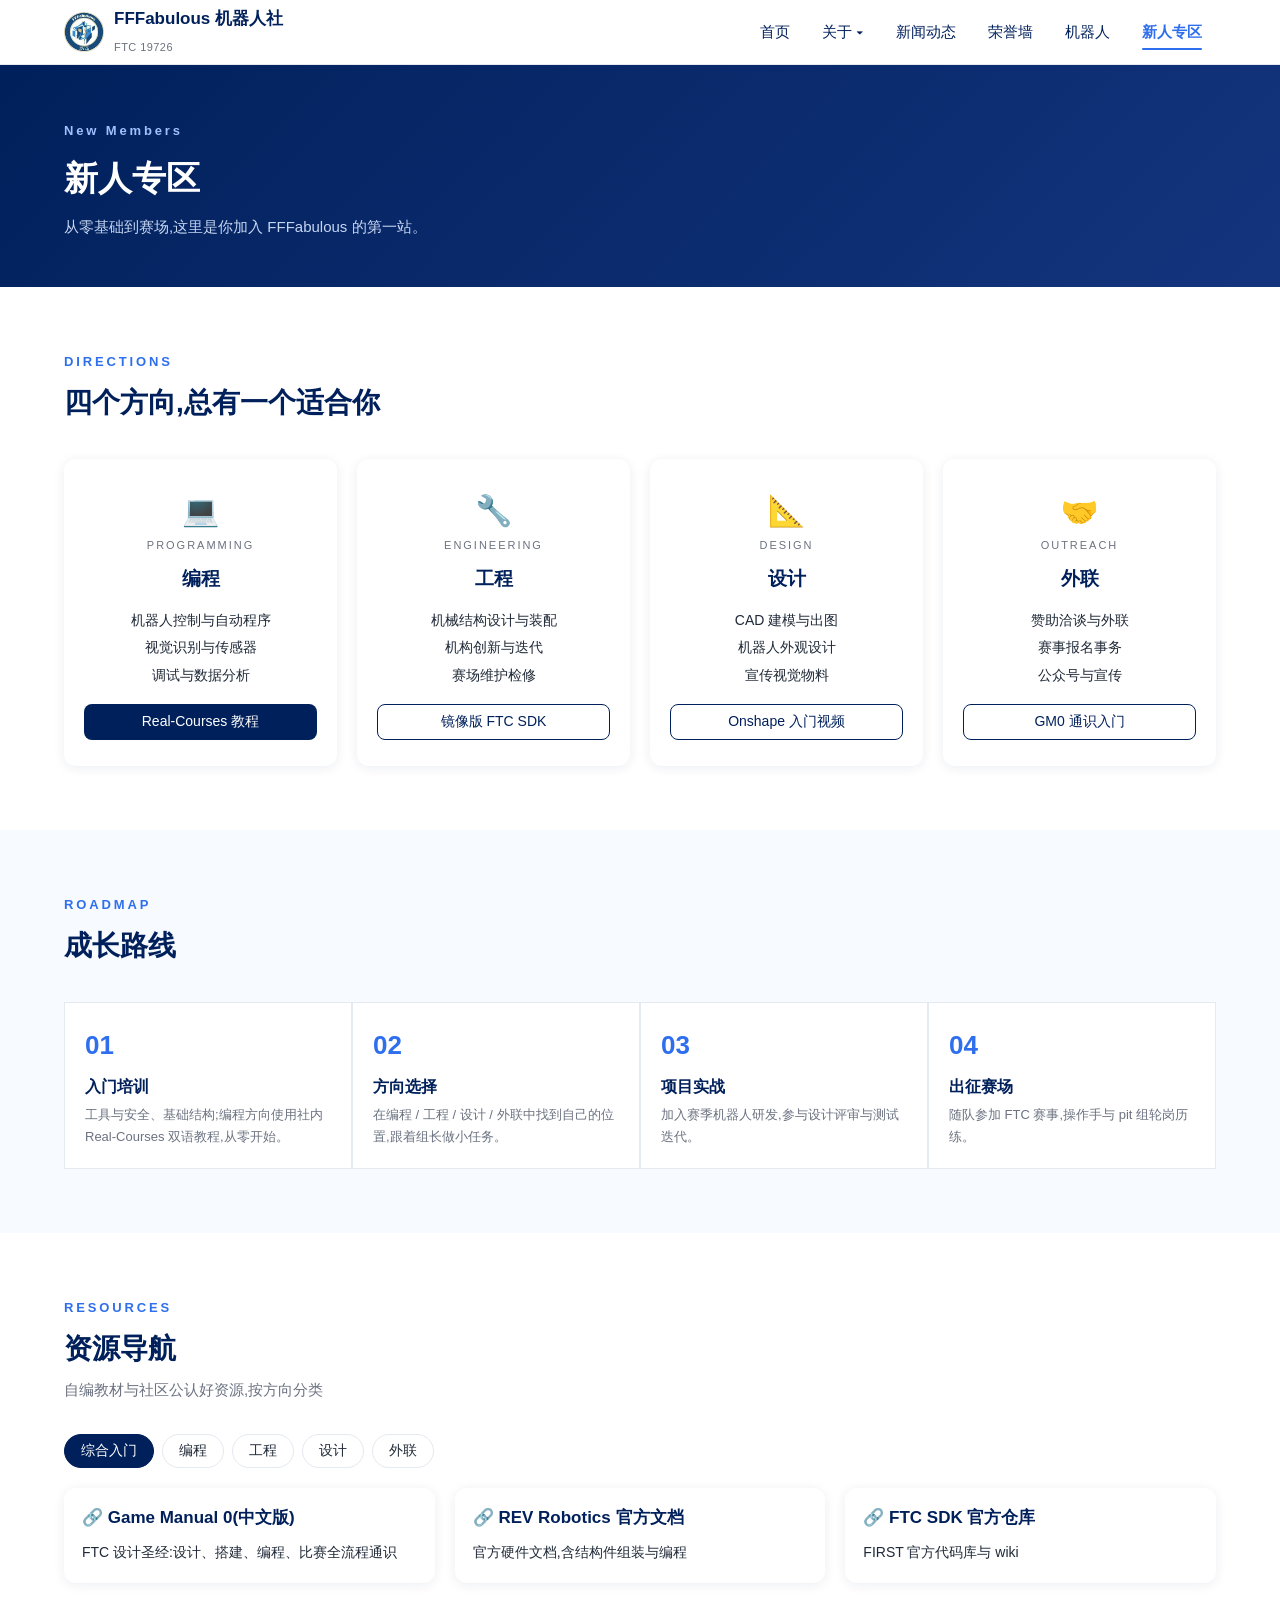
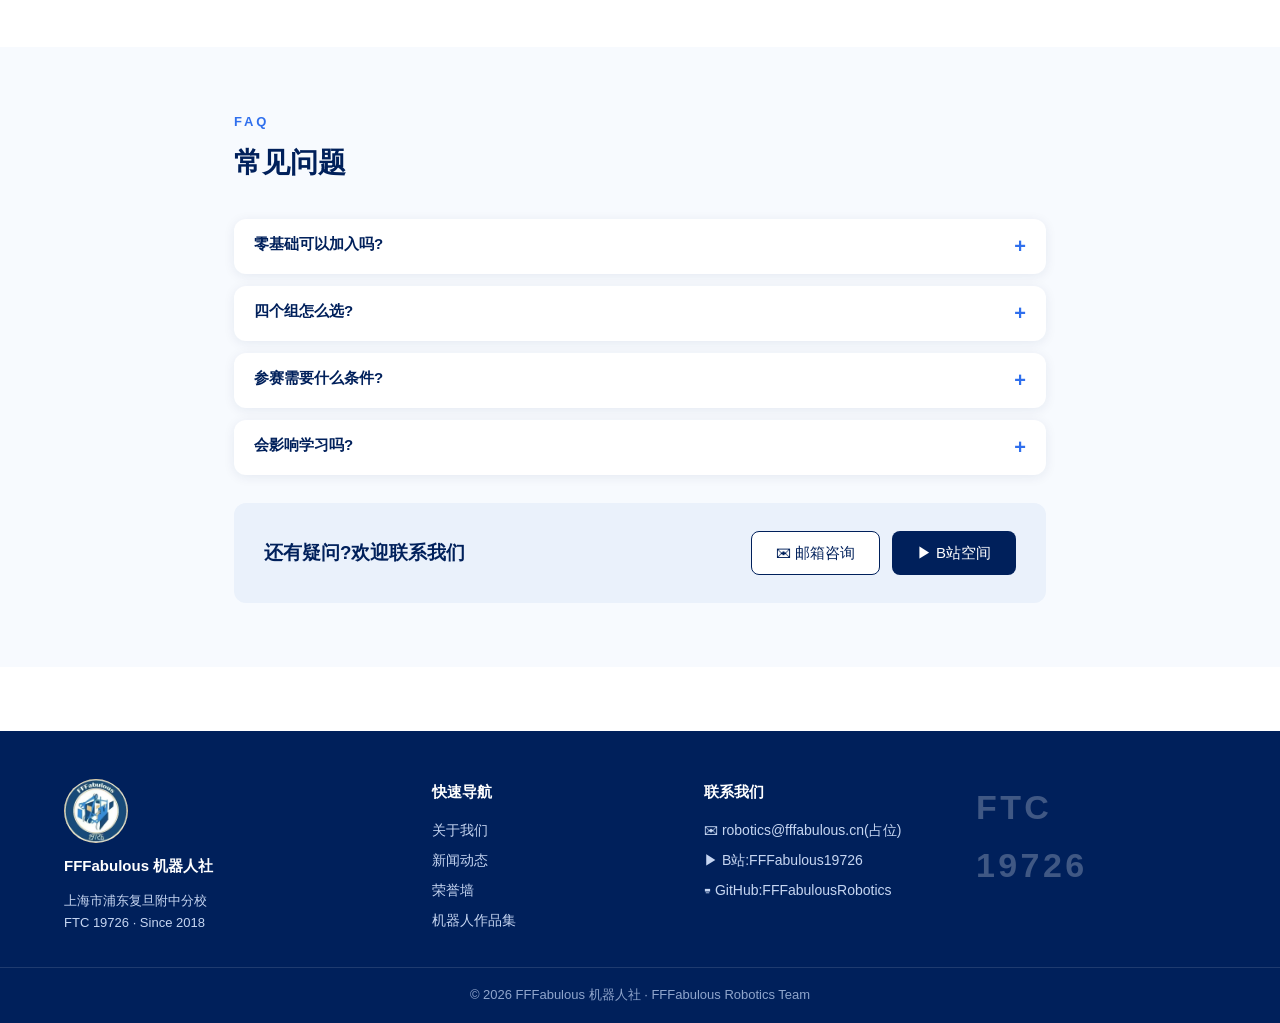
==== newbie.html @ e5d66f40 "FFFabulous 官网初版:静态前台 + 数据文件(设计档案 v2.5)" ====
<!DOCTYPE html>
<html lang="zh-CN">
<head>
<meta charset="UTF-8">
<meta name="viewport" content="width=device-width, initial-scale=1.0">
<title>新人专区 · FFFabulous 机器人社</title>
<link rel="icon" href="assets/img/logo.jpg">
<link rel="stylesheet" href="assets/css/style.css">
</head>
<body data-page="newbie">
<div id="site-header"></div>
<main>
  <div class="page-head"><div class="container">
    <div class="eyebrow">New Members</div><h1>新人专区</h1>
    <div class="desc" id="newbieIntro"></div>
  </div></div>
  <section class="section"><div class="container">
    <div class="section-head"><div class="eyebrow">Directions</div><h2>四个方向,总有一个适合你</h2></div>
    <div class="grid grid-4" id="dirCards"></div>
  </div></section>
  <section class="section alt"><div class="container">
    <div class="section-head"><div class="eyebrow">Roadmap</div><h2>成长路线</h2></div>
    <div class="roadmap">
      <div class="step"><h4>入门培训</h4><p>工具与安全、基础结构;编程方向使用社内 Real-Courses 双语教程,从零开始。</p></div>
      <div class="step"><h4>方向选择</h4><p>在编程 / 工程 / 设计 / 外联中找到自己的位置,跟着组长做小任务。</p></div>
      <div class="step"><h4>项目实战</h4><p>加入赛季机器人研发,参与设计评审与测试迭代。</p></div>
      <div class="step"><h4>出征赛场</h4><p>随队参加 FTC 赛事,操作手与 pit 组轮岗历练。</p></div>
    </div>
  </div></section>
  <section class="section"><div class="container">
    <div class="section-head"><div class="eyebrow">Resources</div><h2>资源导航</h2><div class="desc">自编教材与社区公认好资源,按方向分类</div></div>
    <div class="tabs" id="resTabs"></div>
    <div id="resList"></div>
  </div></section>
  <section class="section alt"><div class="container" style="max-width:860px">
    <div class="section-head"><div class="eyebrow">FAQ</div><h2>常见问题</h2></div>
    <div id="faq"></div>
    <div class="banner-cta" style="margin-top:28px">
      <h3>还有疑问?欢迎联系我们</h3>
      <div style="display:flex;gap:12px;flex-wrap:wrap">
        <a class="btn btn-ghost" href="mailto:robotics@fffabulous.cn">✉ 邮箱咨询</a>
        <a class="btn btn-primary" href="https://space.bilibili.com/3494369585793898" target="_blank" rel="noopener">▶ B站空间</a>
      </div>
    </div>
  </div></section>
</main>
<footer id="site-footer"></footer>
<script src="assets/js/main.js"></script>
</body>
</html>
---- assets/css/style.css ----
/* ===== FFFabulous 官网设计系统(v1.0,按设计档案 §2)===== */
:root {
  --blue: #00205B;        /* 复旦蓝 主色 */
  --blue-acc: #2F6FED;    /* 亮蓝 强调 */
  --ice: #EAF1FB;         /* 冰蓝 浅底 */
  --gold: #F5B301;        /* 荣誉金 */
  --ink: #1F2937;         /* 正文 */
  --gray: #6B7280;        /* 次要 */
  --line: #E5E9F0;
  --radius: 12px;
  --shadow: 0 2px 12px rgba(0, 32, 91, .08);
  --shadow-hover: 0 6px 20px rgba(0, 32, 91, .14);
  --font: "Noto Sans SC", "Microsoft YaHei", "PingFang SC", sans-serif;
  --font-num: "Montserrat", "Segoe UI", Arial, sans-serif;
}

* { margin: 0; padding: 0; box-sizing: border-box; }
html { scroll-behavior: smooth; }
body { font-family: var(--font); color: var(--ink); background: #fff; line-height: 1.7; font-size: 16px; }
a { color: var(--blue-acc); text-decoration: none; }
img { max-width: 100%; display: block; }
.container { max-width: 1200px; margin: 0 auto; padding: 0 24px; }
@media (max-width: 480px) { .container { padding: 0 16px; } }

/* ===== 导航栏 ===== */
.site-header { position: sticky; top: 0; z-index: 100; background: #fff; box-shadow: 0 1px 0 var(--line); }
.site-header.scrolled { box-shadow: var(--shadow); }
.nav-inner { height: 64px; display: flex; align-items: center; justify-content: space-between; }
.brand { display: flex; align-items: center; gap: 10px; }
.brand img { width: 40px; height: 40px; border-radius: 50%; }
.brand .b-name { font-weight: 700; color: var(--blue); font-size: 17px; line-height: 1.2; }
.brand .b-en { font-family: var(--font-num); font-size: 11px; color: var(--gray); letter-spacing: .04em; }
.nav-menu { display: flex; align-items: center; gap: 4px; list-style: none; }
.nav-menu > li { position: relative; }
.nav-menu a { display: block; padding: 8px 14px; color: var(--blue); font-size: 15px; border-radius: 8px; line-height: 24px; }
.nav-menu a:hover { background: var(--ice); }
.nav-menu li.active > a { color: var(--blue-acc); font-weight: 600; position: relative; }
.nav-menu li.active > a::after { content: ""; position: absolute; left: 14px; right: 14px; bottom: 2px; height: 2px; background: var(--blue-acc); border-radius: 2px; }
.dropdown { position: absolute; top: 100%; left: 0; min-width: 160px; background: #fff; border-radius: var(--radius); box-shadow: var(--shadow-hover); padding: 8px; display: none; }
.nav-menu li:hover .dropdown { display: block; }
.dropdown a { padding: 8px 12px; }
.nav-toggle { display: none; background: none; border: none; cursor: pointer; padding: 8px; }
.nav-toggle svg { width: 26px; height: 26px; stroke: var(--blue); }
@media (max-width: 768px) {
  .nav-menu { display: none; position: fixed; inset: 64px 0 0; background: #fff; flex-direction: column; padding: 16px; overflow: auto; }
  .nav-menu.open { display: flex; }
  .nav-menu a { font-size: 18px; padding: 14px; }
  .dropdown { position: static; display: block; box-shadow: none; padding: 0 0 0 16px; }
  .nav-toggle { display: block; }
}

/* ===== 公告条 ===== */
.notice-bar { background: var(--ice); color: var(--blue); font-size: 14px; padding: 8px 0; }
.notice-bar .container { display: flex; align-items: center; gap: 8px; }
.notice-bar a { color: var(--blue); font-weight: 600; }
.notice-close { margin-left: auto; border: none; background: none; cursor: pointer; color: var(--gray); font-size: 16px; }

/* ===== Hero 轮播 ===== */
.hero { position: relative; height: 520px; overflow: hidden; background: var(--blue); }
@media (max-width: 768px) { .hero { height: 420px; } }
.hero-slide { position: absolute; inset: 0; opacity: 0; transition: opacity .8s; background: linear-gradient(135deg, #00205B 0%, #14407e 55%, #2F6FED 130%); }
.hero-slide.active { opacity: 1; }
.hero-slide .hs-grid { position: absolute; inset: 0; background-image: linear-gradient(rgba(255,255,255,.05) 1px, transparent 1px), linear-gradient(90deg, rgba(255,255,255,.05) 1px, transparent 1px); background-size: 44px 44px; }
.hero-slide .hs-img { position: absolute; inset: 0; background-size: cover; background-position: center; }
.hero-slide .hs-caption { position: absolute; right: 24px; bottom: 20px; color: rgba(255,255,255,.55); font-size: 13px; }
.hero-overlay { position: absolute; inset: 0; background: linear-gradient(90deg, rgba(0,32,91,.75) 0%, rgba(0,32,91,.35) 55%, rgba(0,32,91,.1) 100%); }
.hero-text { position: absolute; left: 0; right: 0; bottom: 64px; }
.hero-text .h-slogan { color: #fff; font-size: 44px; font-weight: 700; letter-spacing: .02em; text-shadow: 0 2px 16px rgba(0,32,91,.5); }
.hero-text .h-en { font-family: var(--font-num); color: #9fc0ff; letter-spacing: .14em; font-size: 14px; margin-bottom: 10px; text-transform: uppercase; }
.hero-btns { margin-top: 26px; display: flex; gap: 14px; }
@media (max-width: 768px) { .hero-text .h-slogan { font-size: 28px; } .hero-text { bottom: 48px; } }
.hero-dots { position: absolute; bottom: 24px; left: 0; right: 0; display: flex; justify-content: center; gap: 8px; }
.hero-dots button { width: 10px; height: 10px; border-radius: 999px; border: none; background: rgba(255,255,255,.4); cursor: pointer; }
.hero-dots button.active { background: #fff; width: 22px; }

/* ===== 按钮 ===== */
.btn { display: inline-flex; align-items: center; justify-content: center; height: 44px; padding: 0 24px; border-radius: 8px; font-size: 15px; cursor: pointer; border: 1.5px solid transparent; transition: all .2s; }
.btn-primary { background: var(--blue); color: #fff; }
.btn-primary:hover { background: #14347e; }
.btn-ghost { background: #fff; color: var(--blue); border-color: var(--blue); }
.btn-ghost:hover { background: var(--ice); }
.btn-sm { height: 36px; padding: 0 16px; font-size: 14px; }

/* ===== 数据统计条 ===== */
.stats { background: var(--ice); padding: 40px 0; }
.stats-grid { display: grid; grid-template-columns: repeat(4, 1fr); gap: 16px; text-align: center; }
@media (max-width: 768px) { .stats-grid { grid-template-columns: repeat(2, 1fr); } }
.stat .s-num { font-family: var(--font-num); font-size: 52px; font-weight: 700; color: var(--blue); line-height: 1.1; }
.stat .s-num .suffix { font-size: 26px; margin-left: 2px; }
.stat .s-label { color: var(--gray); font-size: 14px; margin-top: 4px; }

/* ===== 区块标题(eyebrow 三行式)===== */
.section { padding: 64px 0; }
.section.alt { background: #F7FAFE; }
.section-head { margin-bottom: 32px; }
.section-head .eyebrow { font-family: var(--font-num); color: var(--blue-acc); font-size: 13px; letter-spacing: .22em; text-transform: uppercase; font-weight: 600; }
.section-head h2 { color: var(--blue); font-size: 28px; margin: 6px 0 4px; }
.section-head .desc { color: var(--gray); font-size: 15px; }
.section-more { text-align: right; margin-top: 16px; }

/* ===== 卡片 ===== */
.grid { display: grid; gap: 20px; }
.grid-4 { grid-template-columns: repeat(4, 1fr); }
.grid-3 { grid-template-columns: repeat(3, 1fr); }
.grid-2 { grid-template-columns: repeat(2, 1fr); }
@media (max-width: 1000px) { .grid-4 { grid-template-columns: repeat(2, 1fr); } .grid-3 { grid-template-columns: repeat(2, 1fr); } }
@media (max-width: 640px) { .grid-4, .grid-3, .grid-2 { grid-template-columns: 1fr; } }
.card { background: #fff; border-radius: var(--radius); box-shadow: var(--shadow); overflow: hidden; transition: all .2s; display: flex; flex-direction: column; }
.card:hover { transform: translateY(-2px); box-shadow: var(--shadow-hover); }
.card .c-img { aspect-ratio: 4 / 3; background: linear-gradient(135deg, var(--ice), #d9e6fb); position: relative; display: flex; align-items: center; justify-content: center; }
.card .c-img::after { content: "FTC 19726"; font-family: var(--font-num); color: rgba(0,32,91,.25); letter-spacing: .2em; font-size: 13px; }
.card .c-body { padding: 16px 18px 18px; display: flex; flex-direction: column; gap: 6px; flex: 1; }
.card .c-title { color: var(--blue); font-size: 17px; font-weight: 600; }
.card .c-meta { color: var(--gray); font-size: 13px; display: flex; gap: 8px; align-items: center; flex-wrap: wrap; }
.card .c-desc { color: var(--ink); font-size: 14px; }

/* ===== 标签 ===== */
.tag { display: inline-flex; align-items: center; height: 24px; padding: 0 10px; border-radius: 999px; font-size: 12px; }
.tag-cat { background: var(--ice); color: var(--blue-acc); }
.tag-国际 { background: var(--gold); color: #5b4000; font-weight: 600; }
.tag-全国 { background: var(--blue); color: #fff; }
.tag-市级 { background: var(--ice); color: var(--blue-acc); }
.tag-区级 { background: #eef0f3; color: var(--gray); }
.tag-season { background: #fff; color: var(--blue-acc); border: 1px solid var(--line); }
.tag-pinned { background: #fff3d6; color: #8a6100; }

/* ===== 通用页头 ===== */
.page-head { background: linear-gradient(135deg, var(--blue) 0%, #14347e 100%); color: #fff; padding: 56px 0 48px; }
.page-head .eyebrow { font-family: var(--font-num); color: #9fc0ff; letter-spacing: .22em; font-size: 13px; font-weight: 600; }
.page-head h1 { font-size: 34px; margin: 8px 0 6px; }
.page-head .desc { color: #c6d6f2; font-size: 15px; }
@media (max-width: 768px) { .page-head h1 { font-size: 26px; } }

/* ===== 荣誉行 ===== */
.honor-row { display: grid; grid-template-columns: 72px 88px 1fr 1fr 130px; gap: 14px; align-items: center; padding: 16px 18px; background: #fff; border-radius: var(--radius); box-shadow: var(--shadow); margin-bottom: 12px; }
.honor-row .h-year { font-family: var(--font-num); font-size: 22px; font-weight: 700; color: var(--gray); }
.honor-row .h-award { font-weight: 600; color: var(--blue); }
.honor-row .h-award::before { content: "🏆 "; }
.honor-row .h-event { color: var(--gray); font-size: 14px; }
.honor-row .h-robot { color: var(--gray); font-size: 13px; }
@media (max-width: 768px) { .honor-row { grid-template-columns: 1fr; gap: 4px; } .honor-row .h-year { font-size: 18px; } }
.filters { display: flex; flex-wrap: wrap; gap: 10px; margin-bottom: 20px; align-items: center; }
.filters .f-label { color: var(--gray); font-size: 14px; margin-left: 8px; }
.filters .f-label:first-child { margin-left: 0; }
.chip { height: 34px; padding: 0 16px; border-radius: 999px; border: 1px solid var(--line); background: #fff; cursor: pointer; font-size: 14px; color: var(--ink); }
.chip.active { background: var(--blue); color: #fff; border-color: var(--blue); }
.sample-tip { background: #fff8e6; color: #8a6100; border-radius: 8px; padding: 8px 14px; font-size: 13px; margin-bottom: 16px; }

/* ===== 新闻 ===== */
.news-layout { display: grid; grid-template-columns: 2fr 1fr; gap: 24px; align-items: start; }
@media (max-width: 900px) { .news-layout { grid-template-columns: 1fr; } }
.news-item { display: flex; gap: 16px; padding: 16px; background: #fff; border-radius: var(--radius); box-shadow: var(--shadow); margin-bottom: 14px; }
.news-item .n-cover { width: 150px; aspect-ratio: 4/3; border-radius: 8px; background: linear-gradient(135deg, var(--ice), #d9e6fb); flex-shrink: 0; display: flex; align-items: center; justify-content: center; color: rgba(0,32,91,.3); font-family: var(--font-num); font-size: 11px; letter-spacing: .15em; }
@media (max-width: 640px) { .news-item { flex-direction: column; } .news-item .n-cover { width: 100%; } }
.pinned-card { background: var(--ice); border-radius: var(--radius); padding: 20px; }
.pinned-card .p-tag { color: #8a6100; font-size: 13px; font-weight: 600; }
.pinned-card h3 { color: var(--blue); margin: 8px 0; font-size: 17px; }
.tabs { display: flex; gap: 8px; flex-wrap: wrap; margin-bottom: 20px; }

/* ===== 时间线 ===== */
.timeline { position: relative; padding-left: 24px; }
.timeline::before { content: ""; position: absolute; left: 8px; top: 0; bottom: 0; width: 2px; background: var(--line); }
.tl-item { position: relative; padding: 0 0 32px 28px; }
.tl-item::before { content: ""; position: absolute; left: 0; top: 8px; width: 18px; height: 18px; border-radius: 50%; background: #fff; border: 4px solid var(--blue-acc); }
.tl-item .tl-year { font-family: var(--font-num); font-size: 30px; font-weight: 700; color: var(--blue); line-height: 1.2; }
.tl-item .tl-card { background: #fff; border-radius: var(--radius); box-shadow: var(--shadow); padding: 16px 20px; margin-top: 8px; }
.tl-item .tl-title { font-weight: 600; color: var(--blue); }

/* ===== 新人专区 ===== */
.dir-card { text-align: center; padding: 26px 20px; }
.dir-card .d-icon { font-size: 30px; }
.dir-card h3 { color: var(--blue); margin: 8px 0 2px; }
.dir-card .d-en { font-family: var(--font-num); font-size: 11px; letter-spacing: .18em; color: var(--gray); }
.dir-card ul { list-style: none; margin: 12px 0 16px; font-size: 14px; color: var(--ink); display: grid; gap: 4px; }
.roadmap { display: grid; grid-template-columns: repeat(4, 1fr); gap: 0; counter-reset: step; }
@media (max-width: 900px) { .roadmap { grid-template-columns: 1fr 1fr; } }
@media (max-width: 640px) { .roadmap { grid-template-columns: 1fr; } }
.roadmap .step { padding: 20px; position: relative; background: #fff; border: 1px solid var(--line); }
.roadmap .step::before { counter-increment: step; content: counter(step, decimal-leading-zero); font-family: var(--font-num); font-weight: 700; font-size: 26px; color: var(--blue-acc); }
.roadmap .step h4 { color: var(--blue); margin: 6px 0 4px; }
.roadmap .step p { font-size: 13px; color: var(--gray); }
.faq-item { background: #fff; border-radius: var(--radius); box-shadow: var(--shadow); margin-bottom: 12px; overflow: hidden; }
.faq-item .faq-q { width: 100%; text-align: left; border: none; background: none; padding: 16px 20px; font-size: 15px; font-weight: 600; color: var(--blue); cursor: pointer; display: flex; justify-content: space-between; }
.faq-item .faq-a { display: none; padding: 0 20px 16px; color: var(--ink); font-size: 14px; }
.faq-item.open .faq-a { display: block; }
.faq-item .faq-q::after { content: "+"; color: var(--blue-acc); font-size: 20px; }
.faq-item.open .faq-q::after { content: "−"; }

/* ===== 机器人 ===== */
.season-block { margin-bottom: 40px; }
.season-block .se-head { display: flex; align-items: baseline; gap: 12px; margin-bottom: 16px; }
.season-block .se-title { font-family: var(--font-num); color: var(--blue); font-size: 22px; font-weight: 700; }
.season-block .se-theme { color: var(--gray); font-size: 14px; }
.robot-card { display: grid; grid-template-columns: 300px 1fr; gap: 20px; background: #fff; border-radius: var(--radius); box-shadow: var(--shadow); overflow: hidden; margin-bottom: 18px; transition: all .2s; }
.robot-card:hover { transform: translateY(-2px); box-shadow: var(--shadow-hover); }
.robot-card .r-img { min-height: 210px; background: linear-gradient(135deg, var(--ice), #d9e6fb); display: flex; align-items: center; justify-content: center; color: rgba(0,32,91,.25); font-family: var(--font-num); letter-spacing: .2em; }
.robot-card .r-body { padding: 18px 20px; display: flex; flex-direction: column; gap: 6px; }
@media (max-width: 768px) { .robot-card { grid-template-columns: 1fr; } }
.spec-table { width: 100%; border-collapse: collapse; background: #fff; border-radius: var(--radius); overflow: hidden; box-shadow: var(--shadow); }
.spec-table td { padding: 10px 18px; border-bottom: 1px solid var(--line); font-size: 14px; }
.spec-table td:first-child { color: var(--gray); width: 160px; background: #F7FAFE; }
.spec-table tr:last-child td { border-bottom: none; }
.empty-box { border: 2px dashed #b9c8e6; border-radius: var(--radius); padding: 34px 20px; text-align: center; color: var(--gray); font-size: 14px; background: #F7FAFE; margin-bottom: 20px; }
.empty-box .eb-icon { font-size: 26px; display: block; margin-bottom: 6px; }
.repo-card { display: flex; gap: 14px; align-items: center; background: var(--blue); color: #fff; border-radius: var(--radius); padding: 18px 20px; margin-bottom: 20px; }
.repo-card .rc-icon { font-size: 26px; }
.repo-card a { color: #9fc0ff; font-family: var(--font-num); font-size: 14px; word-break: break-all; }
.sub-heading { color: var(--blue); font-size: 20px; margin: 28px 0 12px; font-weight: 600; }

/* ===== 图集 ===== */
.album-grid { display: grid; grid-template-columns: repeat(3, 1fr); gap: 20px; }
@media (max-width: 900px) { .album-grid { grid-template-columns: repeat(2, 1fr); } }
@media (max-width: 640px) { .album-grid { grid-template-columns: 1fr; } }
.masonry { columns: 3 240px; column-gap: 16px; }
.masonry .ph { break-inside: avoid; margin-bottom: 16px; border-radius: var(--radius); overflow: hidden; cursor: zoom-in; }
.lightbox { position: fixed; inset: 0; background: rgba(0,32,91,.92); display: none; align-items: center; justify-content: center; z-index: 200; flex-direction: column; gap: 14px; padding: 40px; }
.lightbox.open { display: flex; }
.lightbox img, .lightbox .ph { max-width: 90vw; max-height: 70vh; }
.lightbox .lb-caption { color: #c6d6f2; font-size: 14px; }
.lightbox .lb-close { position: absolute; top: 20px; right: 28px; background: none; border: none; color: #fff; font-size: 34px; cursor: pointer; }

/* ===== 关于页 ===== */
.info-strip { display: flex; flex-wrap: wrap; gap: 12px 40px; background: var(--ice); border-radius: var(--radius); padding: 18px 24px; margin: 24px 0; }
.info-strip .is-item { color: var(--blue); font-size: 15px; }
.info-strip .is-item b { font-family: var(--font-num); }
.about-body p { margin-bottom: 14px; }

/* ===== 页脚 ===== */
.site-footer { background: var(--blue); color: #c6d6f2; margin-top: 64px; padding: 48px 0 0; }
.footer-grid { display: grid; grid-template-columns: 1.4fr 1fr 1fr 1fr; gap: 32px; padding-bottom: 32px; }
@media (max-width: 900px) { .footer-grid { grid-template-columns: 1fr 1fr; } }
@media (max-width: 640px) { .footer-grid { grid-template-columns: 1fr; } }
.site-footer h4 { color: #fff; font-size: 15px; margin-bottom: 12px; }
.site-footer a { color: #c6d6f2; font-size: 14px; display: block; padding: 3px 0; }
.site-footer a:hover { color: #fff; }
.footer-brand img { width: 64px; height: 64px; border-radius: 50%; margin-bottom: 10px; }
.footer-brand p { font-size: 13px; line-height: 1.7; }
.footer-code { font-family: var(--font-num); font-size: 34px; font-weight: 700; color: rgba(255,255,255,.25); letter-spacing: .1em; }
.footer-bottom { border-top: 1px solid rgba(255,255,255,.12); padding: 16px 0; font-size: 13px; text-align: center; color: #8fa5cc; }

/* ===== 其他 ===== */
.banner-cta { background: var(--ice); border-radius: var(--radius); padding: 28px 30px; display: flex; align-items: center; justify-content: space-between; gap: 16px; flex-wrap: wrap; }
.banner-cta h3 { color: var(--blue); }
.contact-cards { display: grid; grid-template-columns: 1fr 1fr; gap: 20px; }
@media (max-width: 640px) { .contact-cards { grid-template-columns: 1fr; } }
.contact-card { display: flex; gap: 16px; align-items: center; background: #fff; border-radius: var(--radius); box-shadow: var(--shadow); padding: 22px; }
.contact-card .cc-icon { width: 48px; height: 48px; border-radius: 12px; background: var(--ice); display: flex; align-items: center; justify-content: center; font-size: 22px; flex-shrink: 0; }
.contact-card .cc-title { color: var(--blue); font-weight: 600; }
.contact-card .cc-sub { color: var(--gray); font-size: 13px; word-break: break-all; }
.back-top { position: fixed; right: 24px; bottom: 24px; width: 44px; height: 44px; border-radius: 50%; border: none; background: var(--blue); color: #fff; font-size: 18px; cursor: pointer; display: none; box-shadow: var(--shadow-hover); z-index: 150; }
.back-top.show { display: block; }
.loading { color: var(--gray); text-align: center; padding: 40px; font-size: 14px; }
.article { max-width: 800px; margin: 0 auto; }
.article .a-meta { color: var(--gray); font-size: 14px; margin: 8px 0 24px; display: flex; gap: 10px; align-items: center; }
.article h1 { color: var(--blue); font-size: 30px; }
.article .a-body h2 { color: var(--blue); margin: 24px 0 8px; font-size: 20px; }
.article .a-body p { margin-bottom: 12px; }
.article .a-body img { border-radius: var(--radius); margin: 12px 0; }
.article .a-body ul { margin: 0 0 12px 22px; }
.article .a-body blockquote { border-left: 4px solid var(--blue-acc); background: var(--ice); padding: 10px 16px; border-radius: 0 8px 8px 0; margin: 12px 0; color: var(--blue); }
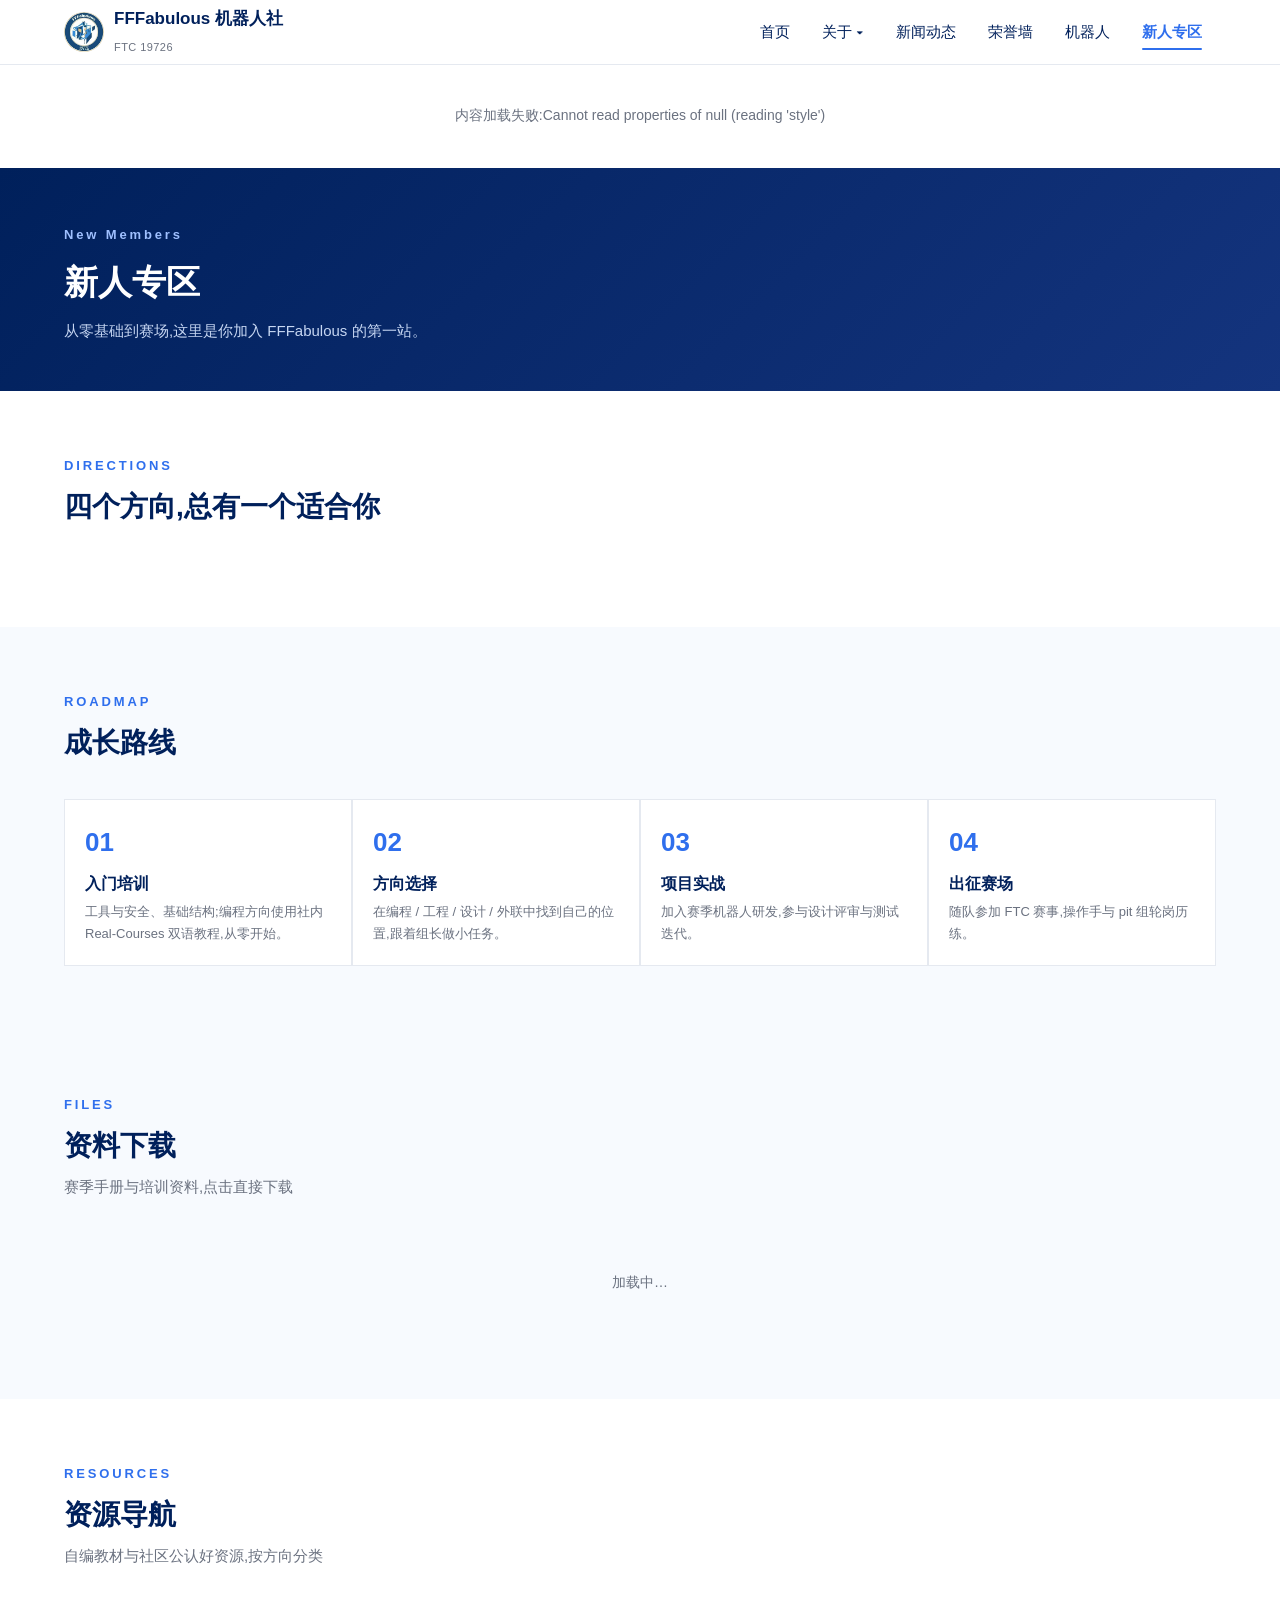
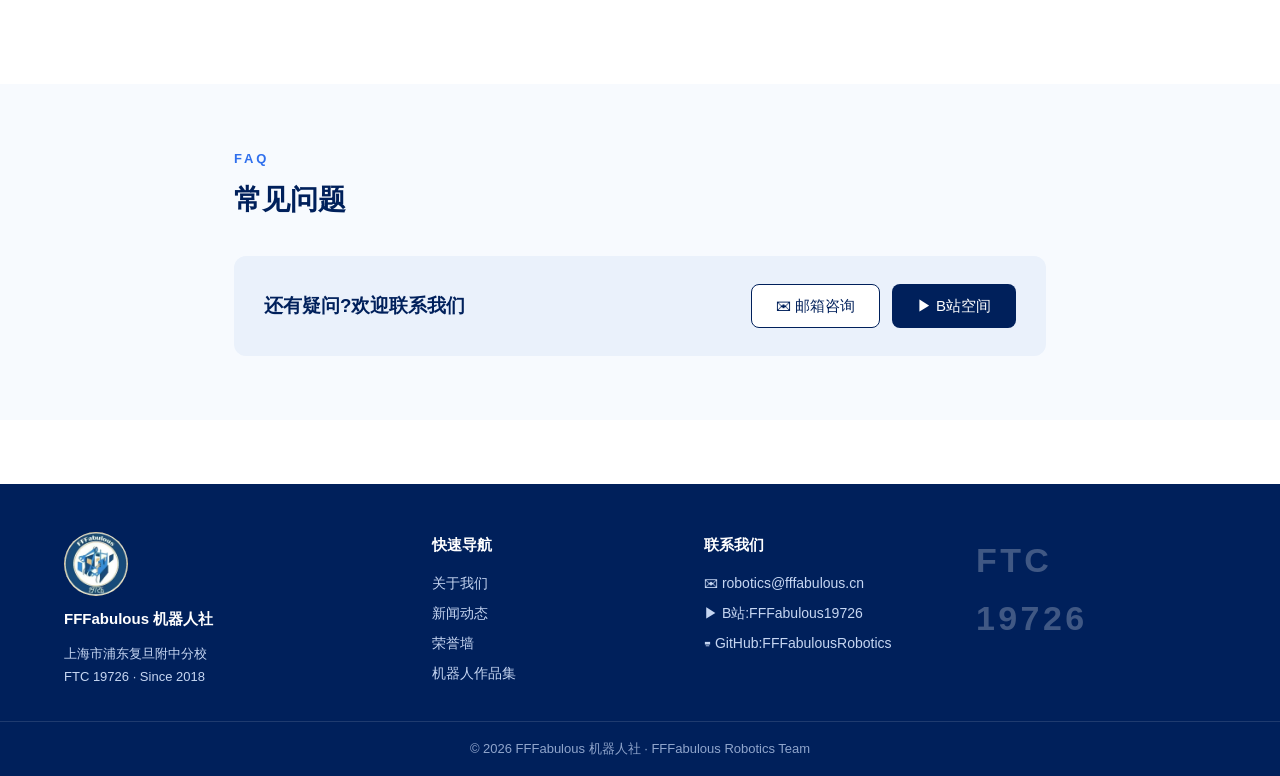
==== commit 47e38537: "新人专区新增「资料下载」区块(files.json + 上传接口支持文档)" ====
--- a/newbie.html
+++ b/newbie.html
@@ -27,6 +27,10 @@
       <div class="step"><h4>出征赛场</h4><p>随队参加 FTC 赛事,操作手与 pit 组轮岗历练。</p></div>
     </div>
   </div></section>
+  <section class="section alt"><div class="container">
+    <div class="section-head"><div class="eyebrow">Files</div><h2>资料下载</h2><div class="desc">赛季手册与培训资料,点击直接下载</div></div>
+    <div id="filesList"><div class="loading">加载中…</div></div>
+  </div></section>
   <section class="section"><div class="container">
     <div class="section-head"><div class="eyebrow">Resources</div><h2>资源导航</h2><div class="desc">自编教材与社区公认好资源,按方向分类</div></div>
     <div class="tabs" id="resTabs"></div>
--- a/assets/css/style.css
+++ b/assets/css/style.css
@@ -258,3 +258,13 @@
 .article .a-body img { border-radius: var(--radius); margin: 12px 0; }
 .article .a-body ul { margin: 0 0 12px 22px; }
 .article .a-body blockquote { border-left: 4px solid var(--blue-acc); background: var(--ice); padding: 10px 16px; border-radius: 0 8px 8px 0; margin: 12px 0; color: var(--blue); }
+
+/* 资源导航子分组标题 */
+.res-subhead { color: var(--blue-acc); font-weight: 600; font-size: 15px; margin: 22px 0 12px; padding-left: 10px; border-left: 3px solid var(--blue-acc); }
+.res-subhead:first-child { margin-top: 0; }
+
+/* 资料下载 */
+.file-item { display: flex; align-items: center; gap: 16px; background: #fff; border-radius: 12px; box-shadow: var(--shadow); padding: 16px 20px; margin-bottom: 12px; }
+.file-item .f-icon { font-size: 24px; }
+.file-item .f-name { color: var(--blue); font-weight: 600; }
+.file-item .f-desc { color: var(--gray); font-size: 13px; }
